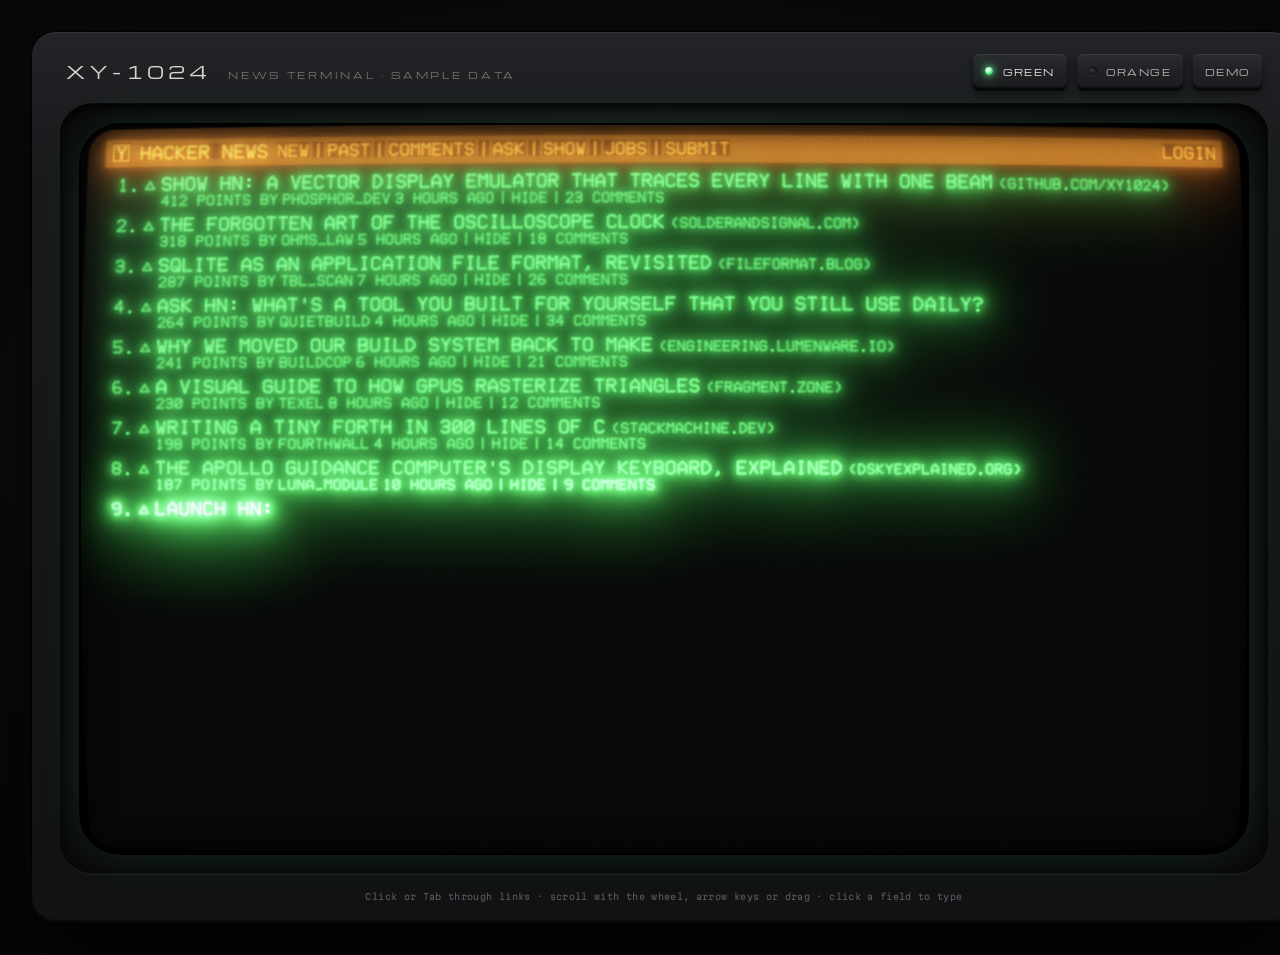
==== hn.html @ 61c3f59a "hn sample" ====
<!doctype html>
<html lang="en" data-phosphor="green">
  <head>
    <meta charset="utf-8" />
    <meta name="viewport" content="width=device-width, initial-scale=1" />
    <title>XY-1024 · News terminal</title>
    <link rel="preconnect" href="https://fonts.googleapis.com" />
    <link rel="preconnect" href="https://fonts.gstatic.com" crossorigin />
    <link
      href="https://fonts.googleapis.com/css2?family=Martian+Mono:wght@400;500&family=Michroma&display=swap"
      rel="stylesheet"
    />
    <link
      rel="icon"
      href="data:image/svg+xml,%3Csvg xmlns='http://www.w3.org/2000/svg' viewBox='0 0 32 32'%3E%3Crect width='32' height='32' rx='7' fill='%230b0c0b'/%3E%3Crect x='7' y='7' width='18' height='18' fill='none' stroke='%23ff9a3c' stroke-width='2'/%3E%3Cpath d='M11 11l5 6 5-6M16 17v5' fill='none' stroke='%23ff9a3c' stroke-width='2' stroke-linecap='round' stroke-linejoin='round'/%3E%3C/svg%3E"
    />
    <link rel="stylesheet" href="demo/style.css" />
    <link rel="stylesheet" href="examples/hn/hn.css" />
    <script type="module" src="examples/hn/main.js"></script>
  </head>
  <body>
    <main class="unit unit--news">
      <section class="face">
        <header class="brow">
          <div class="brand">
            <span class="brand__model">XY-1024</span>
            <span class="brand__kind">News terminal · sample data</span>
          </div>
          <nav class="brow__keys" aria-label="Display">
            <button class="key" data-set-phosphor="green" aria-pressed="true">
              <span class="lamp lamp--green" aria-hidden="true"></span>Green
            </button>
            <button class="key" data-set-phosphor="orange" aria-pressed="false">
              <span class="lamp lamp--orange" aria-hidden="true"></span>Orange
            </button>
            <a class="key" href="./">Demo</a>
          </nav>
        </header>

        <div class="bezel">
          <div class="tube tube--wide">
            <canvas id="screen" aria-label="Hacker News, drawn on a vector display"></canvas>
            <p class="tube__fallback" hidden>This display needs WebGL2.</p>
          </div>
        </div>

        <p class="hint">Click or Tab through links · scroll with the wheel, arrow keys or drag · click a field to type</p>
      </section>
    </main>
  </body>
</html>
---- demo/style.css ----
:root {
  --room: #050605;
  --housing-hi: #222326;
  --housing: #18191b;
  --housing-lo: #101112;
  --well: #0a0a0b;
  --ink: #b9bab2;
  --ink-dim: #73756f;
  --ink-faint: #34363a;
  --green: #62ff94;
  --orange: #ff9a3c;
  --phos: var(--green);
  --display: 'Michroma', 'Eurostile', 'Microgramma', 'Bank Gothic', sans-serif;
  --mono: 'Martian Mono', ui-monospace, 'SFMono-Regular', monospace;
  --controls-w: 17.5rem;
  --tube-w: min(calc(100vw - var(--controls-w) - 12.5rem), calc((100svh - 17.5rem) * 4 / 3), 70rem);
  color-scheme: dark;
}
:root[data-phosphor='orange'] {
  --phos: var(--orange);
}

*,
*::before,
*::after {
  box-sizing: border-box;
}

html,
body {
  margin: 0;
  min-height: 100%;
}

body {
  display: grid;
  min-height: 100svh;
  padding: 2rem;
  place-items: center;
  background:
    radial-gradient(ellipse 70% 55% at 42% 46%, color-mix(in oklab, var(--phos) 5%, transparent), transparent 70%),
    radial-gradient(ellipse 120% 90% at 50% 40%, #0d0e0d 0%, var(--room) 70%);
  color: var(--ink);
  font-family: var(--display);
  transition: background 600ms ease;
}

button {
  font: inherit;
  color: inherit;
}

/* -- housing ---------------------------------------------------------------- */

.unit {
  position: relative;
  display: grid;
  grid-template-columns: auto var(--controls-w);
  border-radius: 1.5rem;
  background: linear-gradient(180deg, var(--housing-hi), var(--housing) 14%, var(--housing-lo));
  box-shadow:
    inset 0 1px 0 rgb(255 255 255 / 0.07),
    inset 0 -3px 0 rgb(0 0 0 / 0.55),
    0 0 0 1px #000,
    0 60px 120px -40px rgb(0 0 0 / 0.95),
    0 30px 50px -30px rgb(0 0 0 / 0.8);
  isolation: isolate;
}

/* Powder-coat grain. */
.unit::before {
  content: '';
  position: absolute;
  inset: 0;
  z-index: -1;
  border-radius: inherit;
  background-image: url("data:image/svg+xml,%3Csvg xmlns='http://www.w3.org/2000/svg' width='160' height='160'%3E%3Cfilter id='n'%3E%3CfeTurbulence type='fractalNoise' baseFrequency='.9' numOctaves='2' stitchTiles='stitch'/%3E%3CfeColorMatrix values='0 0 0 0 1 0 0 0 0 1 0 0 0 0 1 0 0 0 .5 0'/%3E%3C/filter%3E%3Crect width='100%25' height='100%25' filter='url(%23n)'/%3E%3C/svg%3E");
  opacity: 0.06;
  mix-blend-mode: overlay;
  pointer-events: none;
}

.face {
  display: flex;
  flex-direction: column;
  gap: 1rem;
  padding: 1.4rem 1.75rem 1.2rem;
}

.brow,
.sill {
  display: flex;
  align-items: center;
  justify-content: space-between;
  padding-inline: 0.4rem;
}

.brand {
  display: flex;
  align-items: baseline;
  gap: 1.1rem;
}
.brand__model {
  font-size: 1.15rem;
  letter-spacing: 0.22em;
  color: #d6d7cf;
}
.brand__kind,
.brow__power {
  font-size: 0.56rem;
  letter-spacing: 0.3em;
  text-transform: uppercase;
  color: var(--ink-dim);
}
.brow__power {
  display: flex;
  align-items: center;
  gap: 0.6rem;
}
.brow__right {
  display: flex;
  align-items: center;
  gap: 2rem;
}
.brow__link {
  font-size: 0.56rem;
  letter-spacing: 0.3em;
  text-transform: uppercase;
  text-decoration: none;
  color: var(--ink-dim);
  transition: color 200ms ease;
}
.brow__link:hover,
.brow__link:focus-visible {
  color: var(--phos);
}

/* Soft keys under the screen, scope-style. */
.softkeys {
  display: flex;
  flex-wrap: wrap;
  gap: 0.6rem;
  padding: 0.2rem 1.25rem 0.3rem;
  /* Size to the tube, never the other way round. */
  container-type: inline-size;
}
.softkeys .key {
  flex: 1 1 0;
}
.softkeys .key--icon {
  flex: 0 0 2.6rem;
}
@container (max-width: 760px) {
  .softkeys .key__num {
    display: none;
  }
  .softkeys .key {
    padding-inline: 0.65rem;
    letter-spacing: 0.12em;
  }
}

/* -- screen ----------------------------------------------------------------- */

.bezel {
  padding: 1.25rem;
  border-radius: 2.1rem / 1.9rem;
  background:
    radial-gradient(ellipse at 50% 0%, rgb(255 255 255 / 0.035), transparent 60%),
    var(--well);
  box-shadow:
    inset 0 3px 8px rgb(0 0 0 / 0.95),
    inset 0 -1px 0 rgb(255 255 255 / 0.05),
    0 1px 0 rgb(255 255 255 / 0.05),
    0 -1px 0 rgb(0 0 0 / 0.7);
}

.tube {
  position: relative;
  width: var(--tube-w);
  aspect-ratio: 4 / 3;
  overflow: hidden;
  border-radius: 4.5% / 6%;
  background: #000;
  box-shadow:
    0 0 0 1px #000,
    0 0 50px -12px color-mix(in oklab, var(--phos) 22%, transparent);
  transition: box-shadow 600ms ease;
}

.tube canvas {
  display: block;
  width: 100%;
  height: 100%;
}

/* Edge of the glass: falloff into the bezel plus a faint top-left sheen. */
.tube::after {
  content: '';
  position: absolute;
  inset: 0;
  border-radius: inherit;
  background: linear-gradient(155deg, rgb(255 255 255 / 0.035), transparent 32%);
  box-shadow:
    inset 0 0 0 1px rgb(0 0 0 / 0.9),
    inset 0 0 28px 6px rgb(0 0 0 / 0.75);
  pointer-events: none;
}

.tube__fallback {
  position: absolute;
  inset: 0;
  display: grid;
  place-items: center;
  margin: 0;
  font-family: var(--mono);
  font-size: 0.8rem;
  letter-spacing: 0.15em;
  text-transform: uppercase;
  color: var(--phos);
}
.tube__fallback[hidden] {
  display: none;
}

:root[data-running='sketch'] .tube canvas {
  cursor: none;
}
:root[data-running='terminal'] .tube canvas {
  cursor: text;
}

/* -- control column --------------------------------------------------------- */

.controls {
  display: flex;
  flex-direction: column;
  gap: 1.6rem;
  padding: 1.6rem 1.6rem 1.4rem;
  border-left: 1px solid #0b0b0c;
  box-shadow: inset 1px 0 0 rgb(255 255 255 / 0.04);
}

.group {
  display: grid;
  gap: 1rem;
}

.group__title {
  display: flex;
  align-items: center;
  gap: 0.7rem;
  margin: 0;
  font-size: 0.56rem;
  font-weight: 400;
  letter-spacing: 0.32em;
  text-transform: uppercase;
  color: var(--ink-dim);
}
.group__title::before,
.group__title::after {
  content: '';
  flex: 1;
  height: 1px;
  background: var(--ink-faint);
  box-shadow: 0 1px 0 rgb(0 0 0 / 0.6);
}
.group__title::before {
  flex: 0 0 0.8rem;
}

.hint {
  margin: -0.2rem 0 0;
  font-family: var(--mono);
  font-size: 0.55rem;
  line-height: 1.6;
  letter-spacing: 0.04em;
  color: #57595c;
  text-align: center;
}

/* -- keys ------------------------------------------------------------------- */

.key {
  display: flex;
  align-items: center;
  gap: 0.6rem;
  min-height: 2.45rem;
  padding: 0 0.75rem;
  border: 0;
  border-radius: 0.4rem;
  background: linear-gradient(180deg, #2a2b2f, #1f2023 60%, #1b1c1f);
  box-shadow:
    inset 0 1px 0 rgb(255 255 255 / 0.08),
    inset 0 -2px 0 rgb(0 0 0 / 0.35),
    0 3px 0 #08080a,
    0 5px 10px rgb(0 0 0 / 0.55);
  font-size: 0.58rem;
  letter-spacing: 0.16em;
  text-transform: uppercase;
  color: var(--ink);
  cursor: pointer;
  transition:
    translate 60ms ease,
    box-shadow 60ms ease,
    color 200ms ease;
}
.key:hover {
  color: #e2e3dc;
}
.key:active {
  translate: 0 2px;
  box-shadow:
    inset 0 1px 0 rgb(255 255 255 / 0.05),
    inset 0 -1px 0 rgb(0 0 0 / 0.35),
    0 1px 0 #08080a,
    0 2px 4px rgb(0 0 0 / 0.5);
}
.key:focus-visible,
.knob__dial:focus-visible {
  outline: 1px solid var(--phos);
  outline-offset: 3px;
}

.key__num {
  font-family: var(--mono);
  font-size: 0.6rem;
  letter-spacing: 0.05em;
  color: var(--ink-dim);
}

.key--icon {
  justify-content: center;
  padding: 0;
  font-family: var(--mono);
  font-size: 0.95rem;
  letter-spacing: 0;
}

.switch {
  display: grid;
  grid-template-columns: 1fr 1fr;
  gap: 0.65rem;
}

/* -- spec plate ------------------------------------------------------------- */

.plate {
  display: grid;
  gap: 0.45rem;
  margin: auto 0 0;
  padding: 0.9rem 1rem;
  border-radius: 0.35rem;
  background: linear-gradient(180deg, #1c1d20, #18191b);
  box-shadow:
    inset 0 0 0 1px #0c0c0d,
    inset 0 1px 0 rgb(255 255 255 / 0.05);
  font-family: var(--mono);
  font-size: 0.54rem;
  letter-spacing: 0.06em;
}
.plate div {
  display: flex;
  justify-content: space-between;
  gap: 1rem;
}
.plate dt {
  text-transform: uppercase;
  letter-spacing: 0.16em;
  color: #505255;
}
.plate dd {
  margin: 0;
  color: var(--ink-dim);
}

/* -- lamps ------------------------------------------------------------------ */

.lamp {
  --lit: var(--phos);
  flex: none;
  width: 0.5rem;
  height: 0.5rem;
  border-radius: 50%;
  background: radial-gradient(circle at 35% 30%, #3a3c3a, #151615 70%);
  box-shadow:
    inset 0 1px 1px rgb(0 0 0 / 0.8),
    0 1px 0 rgb(255 255 255 / 0.06);
  transition:
    background 160ms ease,
    box-shadow 160ms ease;
}
.lamp--green {
  --lit: var(--green);
}
.lamp--orange {
  --lit: var(--orange);
}
.lamp--blank {
  visibility: hidden;
}
.lamp--power,
[aria-pressed='true'] > .lamp {
  background: radial-gradient(circle at 40% 35%, #fff 0 12%, var(--lit) 45%, color-mix(in oklab, var(--lit) 60%, #000));
  box-shadow:
    0 0 6px 1px color-mix(in oklab, var(--lit) 70%, transparent),
    0 0 16px 2px color-mix(in oklab, var(--lit) 30%, transparent);
}
.lamp--power {
  --lit: #ff4a2a;
}
[aria-pressed='true'] {
  color: #e9eae2;
}

/* -- knobs ------------------------------------------------------------------ */

.knobs {
  display: grid;
  grid-template-columns: 1fr 1fr;
  gap: 1.4rem 0.8rem;
  padding-top: 0.5rem;
}

.knob {
  display: grid;
  justify-items: center;
  gap: 0.55rem;
}

.knob__dial {
  --turn: 0deg;
  position: relative;
  width: 3.9rem;
  aspect-ratio: 1;
  margin-bottom: 0.25rem;
  border-radius: 50%;
  cursor: ns-resize;
  touch-action: none;
  user-select: none;
}

/* Scale: 11 ticks over the 270 degree sweep. */
.knob__dial::before {
  content: '';
  position: absolute;
  inset: -0.62rem;
  border-radius: 50%;
  background: repeating-conic-gradient(from -136deg, var(--ink-dim) 0 2deg, transparent 2deg 27deg);
  mask:
    radial-gradient(circle closest-side, transparent 80%, #000 81% 96%, transparent 97%),
    conic-gradient(from -137deg, #000 0 274deg, transparent 0);
  mask-composite: intersect;
  opacity: 0.8;
}

.knob__cap {
  position: absolute;
  inset: 0;
  border-radius: 50%;
  rotate: var(--turn);
  background:
    radial-gradient(circle closest-side, #262729 0 70%, #111213 71% 74%, transparent 75%),
    repeating-conic-gradient(#121314 0 3deg, #2b2c2f 3deg 6deg);
  box-shadow:
    0 8px 14px rgb(0 0 0 / 0.65),
    0 2px 3px rgb(0 0 0 / 0.7),
    0 0 0 1px #050505;
}
/* Pointer line. */
.knob__cap::before {
  content: '';
  position: absolute;
  left: 50%;
  top: 14%;
  width: 2px;
  height: 28%;
  translate: -50% 0;
  border-radius: 1px;
  background: #d9dad2;
  box-shadow: 0 0 1px rgb(0 0 0 / 0.8);
}
/* Fixed top light that doesn't rotate with the cap. */
.knob__dial::after {
  content: '';
  position: absolute;
  inset: 0;
  border-radius: 50%;
  background: radial-gradient(circle at 38% 28%, rgb(255 255 255 / 0.11), transparent 45%);
  pointer-events: none;
}

.knob__label {
  font-size: 0.52rem;
  letter-spacing: 0.22em;
  text-transform: uppercase;
  color: var(--ink-dim);
}

.knob__value {
  min-width: 5.2rem;
  padding: 0.28rem 0.5rem;
  border-radius: 0.25rem;
  background: #060707;
  box-shadow:
    inset 0 1px 3px rgb(0 0 0 / 0.9),
    0 1px 0 rgb(255 255 255 / 0.05);
  font-family: var(--mono);
  font-size: 0.62rem;
  text-align: center;
  color: var(--phos);
  text-shadow: 0 0 6px color-mix(in oklab, var(--phos) 55%, transparent);
  transition: color 300ms ease;
}
.knob.is-turning .knob__value {
  text-shadow: 0 0 9px var(--phos);
}

.visually-hidden {
  position: fixed;
  left: 0;
  bottom: 0;
  width: 1px;
  height: 1px;
  padding: 0;
  border: 0;
  opacity: 0;
  font-size: 16px;
  pointer-events: none;
}

/* -- narrow screens --------------------------------------------------------- */

@media (max-width: 900px) {
  body {
    padding: 0.75rem;
  }
  .unit {
    grid-template-columns: minmax(0, 1fr);
    width: min(100%, 48rem);
  }
  .tube {
    width: 100%;
  }
  .knobs {
    gap: 1.2rem 0.4rem;
  }
  .knob__dial {
    width: 3.2rem;
  }
  .knob__label {
    font-size: 0.48rem;
    letter-spacing: 0.12em;
    text-align: center;
  }
  .knob__value {
    min-width: 0;
    width: 100%;
    max-width: 5.2rem;
    padding-inline: 0.2rem;
    font-size: 0.56rem;
  }
  .face {
    padding: 1rem 1rem 0.8rem;
  }
  .bezel {
    padding: 0.75rem;
  }
  .controls {
    border-left: 0;
    border-top: 1px solid #0b0b0c;
    box-shadow: inset 0 1px 0 rgb(255 255 255 / 0.04);
  }
  .knobs {
    grid-template-columns: repeat(4, 1fr);
  }
  .softkeys {
    padding-inline: 0;
  }
  .plate {
    display: none;
  }
  .brand__kind {
    display: none;
  }
}

@media (max-height: 820px) and (min-width: 901px) {
  :root {
    --tube-w: min(calc(100vw - var(--controls-w) - 10rem), calc((100svh - 13rem) * 4 / 3), 70rem);
  }
  body {
    padding: 1rem;
  }
  .face {
    gap: 0.7rem;
    padding: 0.9rem 1.2rem 0.9rem;
  }
  .bezel {
    padding: 0.9rem;
  }
  .controls {
    gap: 1.1rem;
    padding: 1.1rem 1.4rem 1rem;
  }
}

@media (prefers-reduced-motion: reduce) {
  * {
    transition: none !important;
  }
}
---- examples/hn/hn.css ----
/* The news terminal reuses the demo housing with a wide 16:10 tube and no knob column. */

.unit--news {
  grid-template-columns: auto;
}

.tube--wide {
  aspect-ratio: 16 / 10;
  width: min(calc(100vw - 7rem), calc((100svh - 10.5rem) * 16 / 10), 120rem);
  border-radius: 3.5% / 5.6%;
}

.tube--wide canvas:focus {
  outline: none;
}

.brow__keys {
  display: flex;
  gap: 0.6rem;
}
.brow__keys .key {
  min-height: 2.1rem;
  text-decoration: none;
}

.unit--news .hint {
  margin: 0;
}

@media (max-height: 820px) and (min-width: 901px) {
  .tube--wide {
    width: min(calc(100vw - 6rem), calc((100svh - 8.5rem) * 16 / 10), 120rem);
  }
}

@media (max-width: 900px) {
  .tube--wide {
    width: 100%;
  }
  .brow__keys .key {
    padding-inline: 0.55rem;
  }
}
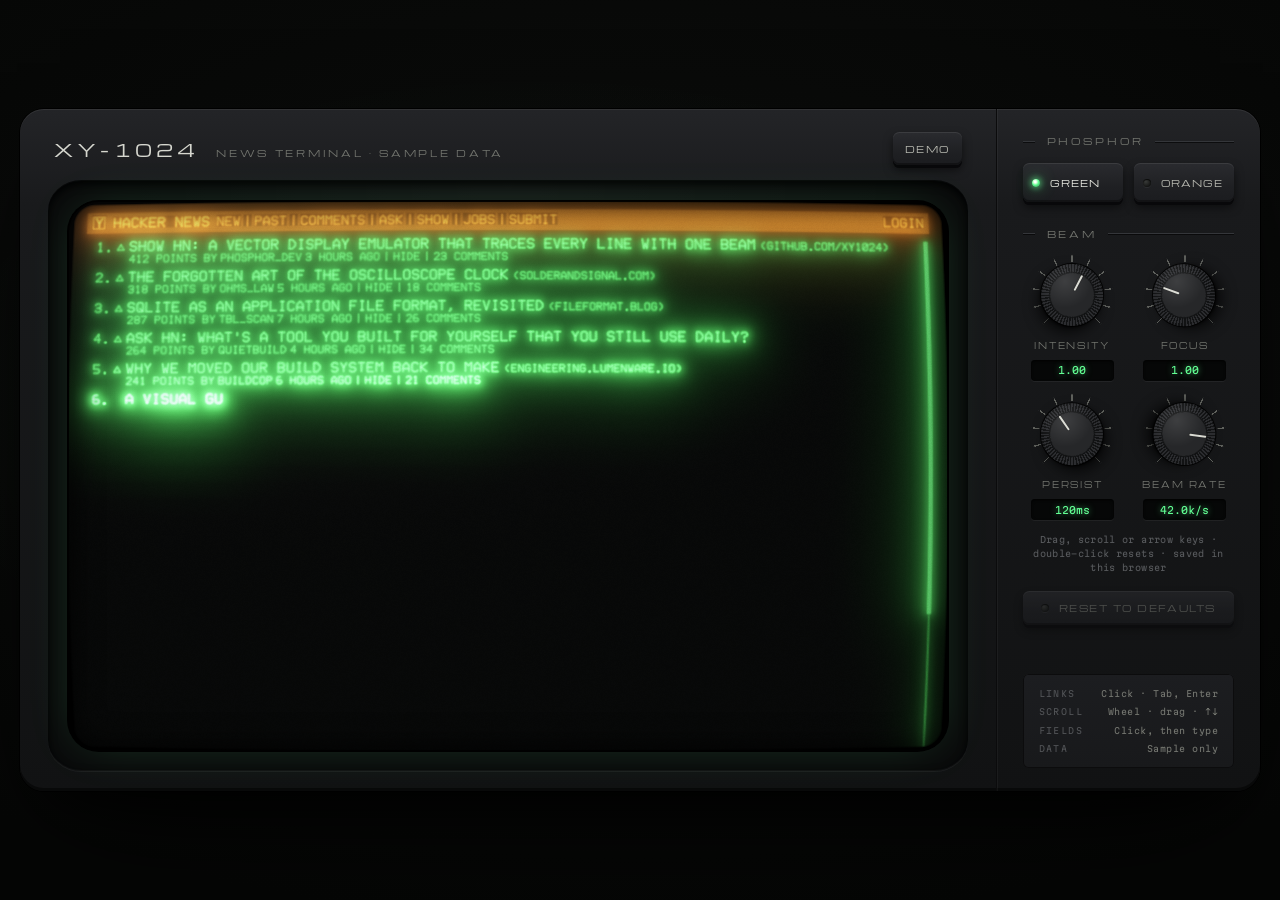
==== commit 6bab69b8: "fix draw direction and save settings" ====
--- a/hn.html
+++ b/hn.html
@@ -18,7 +18,7 @@
     <link rel="stylesheet" href="examples/hn/hn.css" />
     <script type="module" src="examples/hn/main.js"></script>
   </head>
-  <body>
+  <body class="news">
     <main class="unit unit--news">
       <section class="face">
         <header class="brow">
@@ -26,15 +26,7 @@
             <span class="brand__model">XY-1024</span>
             <span class="brand__kind">News terminal · sample data</span>
           </div>
-          <nav class="brow__keys" aria-label="Display">
-            <button class="key" data-set-phosphor="green" aria-pressed="true">
-              <span class="lamp lamp--green" aria-hidden="true"></span>Green
-            </button>
-            <button class="key" data-set-phosphor="orange" aria-pressed="false">
-              <span class="lamp lamp--orange" aria-hidden="true"></span>Orange
-            </button>
-            <a class="key" href="./">Demo</a>
-          </nav>
+          <a class="key brow__demo" href="./">Demo</a>
         </header>
 
         <div class="bezel">
@@ -43,9 +35,58 @@
             <p class="tube__fallback" hidden>This display needs WebGL2.</p>
           </div>
         </div>
+      </section>
 
-        <p class="hint">Click or Tab through links · scroll with the wheel, arrow keys or drag · click a field to type</p>
-      </section>
+      <aside class="controls" aria-label="Display controls">
+        <section class="group">
+          <h2 class="group__title">Phosphor</h2>
+          <div class="switch">
+            <button class="key" data-set-phosphor="green" aria-pressed="true">
+              <span class="lamp lamp--green" aria-hidden="true"></span>Green
+            </button>
+            <button class="key" data-set-phosphor="orange" aria-pressed="false">
+              <span class="lamp lamp--orange" aria-hidden="true"></span>Orange
+            </button>
+          </div>
+        </section>
+
+        <section class="group">
+          <h2 class="group__title">Beam</h2>
+          <div class="knobs">
+            <div class="knob" data-knob="intensity">
+              <div class="knob__dial" aria-label="Intensity"><div class="knob__cap"></div></div>
+              <span class="knob__label">Intensity</span>
+              <output class="knob__value"></output>
+            </div>
+            <div class="knob" data-knob="focus">
+              <div class="knob__dial" aria-label="Focus"><div class="knob__cap"></div></div>
+              <span class="knob__label">Focus</span>
+              <output class="knob__value"></output>
+            </div>
+            <div class="knob" data-knob="persistence">
+              <div class="knob__dial" aria-label="Persistence"><div class="knob__cap"></div></div>
+              <span class="knob__label">Persist</span>
+              <output class="knob__value"></output>
+            </div>
+            <div class="knob" data-knob="beam">
+              <div class="knob__dial" aria-label="Beam speed"><div class="knob__cap"></div></div>
+              <span class="knob__label">Beam rate</span>
+              <output class="knob__value"></output>
+            </div>
+          </div>
+          <p class="hint">Drag, scroll or arrow keys · double-click resets · saved in this browser</p>
+          <button class="key key--reset" data-action="reset-display" title="Restore this page's default phosphor and beam settings" disabled>
+            <span class="lamp" aria-hidden="true"></span>Reset to defaults
+          </button>
+        </section>
+
+        <dl class="plate">
+          <div><dt>Links</dt><dd>Click · Tab, Enter</dd></div>
+          <div><dt>Scroll</dt><dd>Wheel · drag · ↑↓</dd></div>
+          <div><dt>Fields</dt><dd>Click, then type</dd></div>
+          <div><dt>Data</dt><dd>Sample only</dd></div>
+        </dl>
+      </aside>
     </main>
   </body>
 </html>
--- a/demo/style.css
+++ b/demo/style.css
@@ -122,18 +122,6 @@
   align-items: center;
   gap: 2rem;
 }
-.brow__link {
-  font-size: 0.56rem;
-  letter-spacing: 0.3em;
-  text-transform: uppercase;
-  text-decoration: none;
-  color: var(--ink-dim);
-  transition: color 200ms ease;
-}
-.brow__link:hover,
-.brow__link:focus-visible {
-  color: var(--phos);
-}
 
 /* Soft keys under the screen, scope-style. */
 .softkeys {
@@ -321,6 +309,64 @@
   outline: 1px solid var(--phos);
   outline-offset: 3px;
 }
+.key:disabled {
+  cursor: default;
+  color: var(--ink-dim);
+  opacity: 0.6;
+}
+
+/* A key that leads somewhere else: phosphor-lit, with a lamp that breathes. */
+.key--feature {
+  --lit: var(--phos);
+  min-height: 2.2rem;
+  padding-inline: 0.9rem;
+  text-decoration: none;
+  color: var(--phos);
+  text-shadow: 0 0 8px color-mix(in oklab, var(--phos) 55%, transparent);
+  box-shadow:
+    inset 0 1px 0 rgb(255 255 255 / 0.08),
+    inset 0 -2px 0 rgb(0 0 0 / 0.35),
+    0 3px 0 #08080a,
+    0 5px 10px rgb(0 0 0 / 0.55),
+    0 0 0 1px color-mix(in oklab, var(--phos) 40%, transparent),
+    0 0 22px -6px color-mix(in oklab, var(--phos) 55%, transparent);
+  transition:
+    translate 60ms ease,
+    box-shadow 200ms ease,
+    color 200ms ease;
+}
+.key--feature:hover {
+  color: color-mix(in oklab, var(--phos) 55%, #fff);
+  box-shadow:
+    inset 0 1px 0 rgb(255 255 255 / 0.08),
+    inset 0 -2px 0 rgb(0 0 0 / 0.35),
+    0 3px 0 #08080a,
+    0 5px 10px rgb(0 0 0 / 0.55),
+    0 0 0 1px color-mix(in oklab, var(--phos) 70%, transparent),
+    0 0 30px -4px color-mix(in oklab, var(--phos) 70%, transparent);
+}
+.key--feature > .lamp {
+  animation: lamp-breathe 2.6s ease-in-out infinite;
+}
+.key__arrow {
+  font-family: var(--mono);
+  letter-spacing: 0;
+  transition: translate 180ms ease;
+}
+.key--feature:hover .key__arrow {
+  translate: 3px 0;
+}
+@keyframes lamp-breathe {
+  50% {
+    filter: brightness(0.55);
+    box-shadow: 0 0 3px color-mix(in oklab, var(--lit) 50%, transparent);
+  }
+}
+
+.key--reset {
+  justify-content: center;
+  min-height: 2.1rem;
+}
 
 .key__num {
   font-family: var(--mono);
@@ -400,6 +446,8 @@
   visibility: hidden;
 }
 .lamp--power,
+.key--feature > .lamp,
+.key--reset:not(:disabled) > .lamp,
 [aria-pressed='true'] > .lamp {
   background: radial-gradient(circle at 40% 35%, #fff 0 12%, var(--lit) 45%, color-mix(in oklab, var(--lit) 60%, #000));
   box-shadow:
@@ -608,5 +656,6 @@
 @media (prefers-reduced-motion: reduce) {
   * {
     transition: none !important;
-  }
-}
+    animation: none !important;
+  }
+}
--- a/examples/hn/hn.css
+++ b/examples/hn/hn.css
@@ -1,12 +1,17 @@
-/* The news terminal reuses the demo housing with a wide 16:10 tube and no knob column. */
+/* The news terminal reuses the demo housing: a wide 16:10 tube plus the control column. */
+
+.news {
+  padding: 1rem;
+}
 
 .unit--news {
-  grid-template-columns: auto;
+  /* A slightly slimmer column than the demo's, so the tube keeps as much width as it can. */
+  --controls-w: 16.5rem;
 }
 
 .tube--wide {
   aspect-ratio: 16 / 10;
-  width: min(calc(100vw - 7rem), calc((100svh - 10.5rem) * 16 / 10), 120rem);
+  width: min(calc(100vw - var(--controls-w) - 8.5rem), calc((100svh - 10.5rem) * 16 / 10), 110rem);
   border-radius: 3.5% / 5.6%;
 }
 
@@ -14,22 +19,19 @@
   outline: none;
 }
 
-.brow__keys {
-  display: flex;
-  gap: 0.6rem;
-}
-.brow__keys .key {
+.brow__demo {
   min-height: 2.1rem;
   text-decoration: none;
 }
 
-.unit--news .hint {
-  margin: 0;
+.unit--news .switch .key {
+  padding-inline: 0.6rem;
+  letter-spacing: 0.12em;
 }
 
 @media (max-height: 820px) and (min-width: 901px) {
   .tube--wide {
-    width: min(calc(100vw - 6rem), calc((100svh - 8.5rem) * 16 / 10), 120rem);
+    width: min(calc(100vw - var(--controls-w) - 6.5rem), calc((100svh - 8.5rem) * 16 / 10), 110rem);
   }
 }
 
@@ -37,7 +39,4 @@
   .tube--wide {
     width: 100%;
   }
-  .brow__keys .key {
-    padding-inline: 0.55rem;
-  }
 }
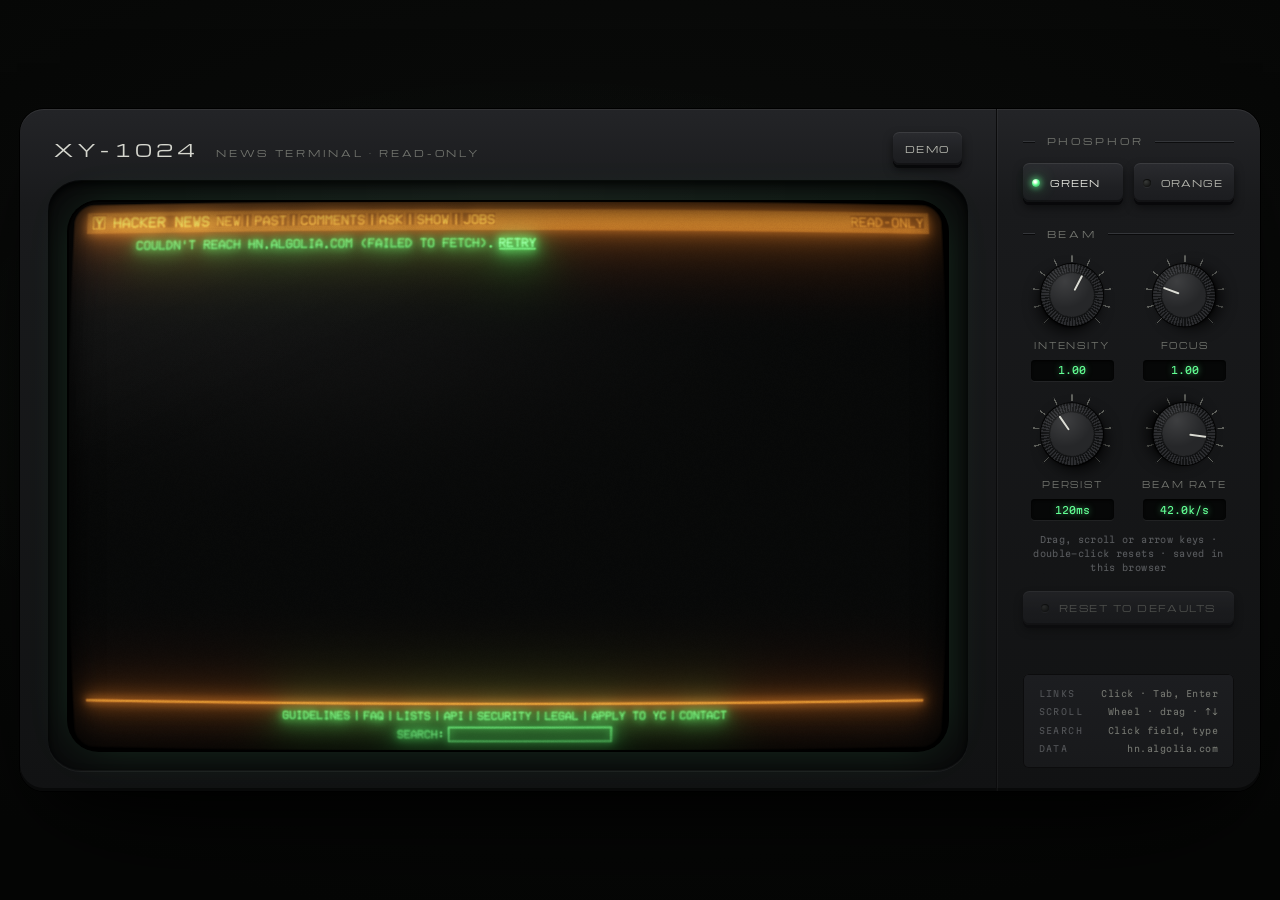
==== commit 124dc5d9: "added live data feed using algolia api" ====
--- a/hn.html
+++ b/hn.html
@@ -24,7 +24,7 @@
         <header class="brow">
           <div class="brand">
             <span class="brand__model">XY-1024</span>
-            <span class="brand__kind">News terminal · sample data</span>
+            <span class="brand__kind">News terminal · read-only</span>
           </div>
           <a class="key brow__demo" href="./">Demo</a>
         </header>
@@ -83,8 +83,8 @@
         <dl class="plate">
           <div><dt>Links</dt><dd>Click · Tab, Enter</dd></div>
           <div><dt>Scroll</dt><dd>Wheel · drag · ↑↓</dd></div>
-          <div><dt>Fields</dt><dd>Click, then type</dd></div>
-          <div><dt>Data</dt><dd>Sample only</dd></div>
+          <div><dt>Search</dt><dd>Click field, type</dd></div>
+          <div><dt>Data</dt><dd>hn.algolia.com</dd></div>
         </dl>
       </aside>
     </main>
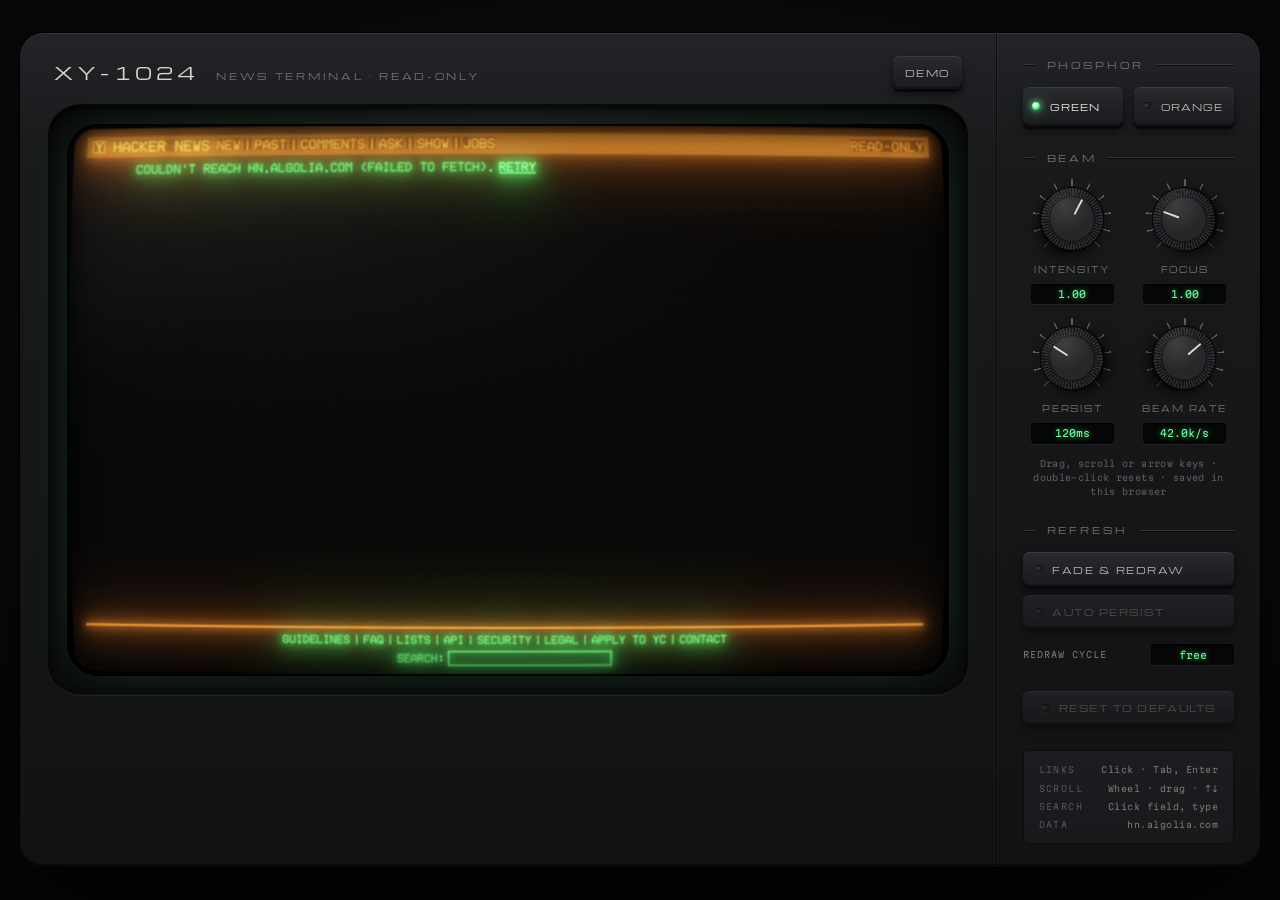
==== commit 359f7b01: "fade and redraw" ====
--- a/hn.html
+++ b/hn.html
@@ -75,10 +75,24 @@
             </div>
           </div>
           <p class="hint">Drag, scroll or arrow keys · double-click resets · saved in this browser</p>
-          <button class="key key--reset" data-action="reset-display" title="Restore this page's default phosphor and beam settings" disabled>
-            <span class="lamp" aria-hidden="true"></span>Reset to defaults
-          </button>
         </section>
+
+        <section class="group">
+          <h2 class="group__title">Refresh</h2>
+          <div class="toggles">
+            <button class="key key--toggle" data-toggle="redraw" aria-pressed="false" title="The beam has to keep redrawing everything itself; lines fade between passes">
+              <span class="lamp" aria-hidden="true"></span>Fade &amp; redraw
+            </button>
+            <button class="key key--toggle" data-toggle="autoPersist" aria-pressed="false" title="Keep persistence at least one redraw cycle long, so nothing fades out" disabled>
+              <span class="lamp lamp--alert" aria-hidden="true"></span>Auto persist
+            </button>
+          </div>
+          <p class="cycle"><span>Redraw cycle</span><output data-readout="cycle">free</output></p>
+        </section>
+
+        <button class="key key--reset" data-action="reset-display" title="Restore this page's default phosphor, beam and refresh settings" disabled>
+          <span class="lamp" aria-hidden="true"></span>Reset to defaults
+        </button>
 
         <dl class="plate">
           <div><dt>Links</dt><dd>Click · Tab, Enter</dd></div>
--- a/demo/style.css
+++ b/demo/style.css
@@ -366,6 +366,52 @@
 .key--reset {
   justify-content: center;
   min-height: 2.1rem;
+  flex: none;
+}
+
+/* -- refresh toggles -------------------------------------------------------- */
+
+.toggles {
+  display: grid;
+  gap: 0.55rem;
+}
+.key--toggle {
+  min-height: 2.1rem;
+}
+.key:disabled > .lamp {
+  background: radial-gradient(circle at 35% 30%, #3a3c3a, #151615 70%);
+  box-shadow:
+    inset 0 1px 1px rgb(0 0 0 / 0.8),
+    0 1px 0 rgb(255 255 255 / 0.06);
+}
+.lamp.lamp--alert {
+  --lit: #ff4a2a;
+}
+.cycle {
+  display: flex;
+  align-items: center;
+  justify-content: space-between;
+  margin: 0;
+  font-family: var(--mono);
+  font-size: 0.55rem;
+  letter-spacing: 0.12em;
+  text-transform: uppercase;
+  color: var(--ink-dim);
+}
+.cycle output {
+  min-width: 5.2rem;
+  padding: 0.28rem 0.5rem;
+  border-radius: 0.25rem;
+  background: #060707;
+  box-shadow:
+    inset 0 1px 3px rgb(0 0 0 / 0.9),
+    0 1px 0 rgb(255 255 255 / 0.05);
+  font-size: 0.62rem;
+  letter-spacing: 0;
+  text-align: center;
+  text-transform: none;
+  color: var(--phos);
+  text-shadow: 0 0 6px color-mix(in oklab, var(--phos) 55%, transparent);
 }
 
 .key__num {
@@ -536,6 +582,35 @@
   border-radius: 50%;
   background: radial-gradient(circle at 38% 28%, rgb(255 255 255 / 0.11), transparent 45%);
   pointer-events: none;
+}
+
+/* Red marker on the scale: a value in effect other than the knob's own (auto persist). */
+.knob__marker {
+  position: absolute;
+  inset: -0.62rem;
+  rotate: var(--mark);
+  pointer-events: none;
+}
+.knob__marker::before {
+  content: '';
+  position: absolute;
+  left: 50%;
+  top: 0;
+  width: 3px;
+  height: 0.62rem;
+  translate: -50% 0;
+  border-radius: 1px;
+  background: #ff4a2a;
+  box-shadow:
+    0 0 4px #ff4a2a,
+    0 0 10px rgb(255 74 42 / 0.6);
+}
+.knob:not(.has-marker) .knob__marker {
+  display: none;
+}
+.knob.has-marker .knob__value {
+  color: #ff6a4a;
+  text-shadow: 0 0 6px rgb(255 74 42 / 0.6);
 }
 
 .knob__label {
@@ -653,6 +728,12 @@
   }
 }
 
+@media (max-height: 860px) {
+  .plate {
+    display: none;
+  }
+}
+
 @media (prefers-reduced-motion: reduce) {
   * {
     transition: none !important;
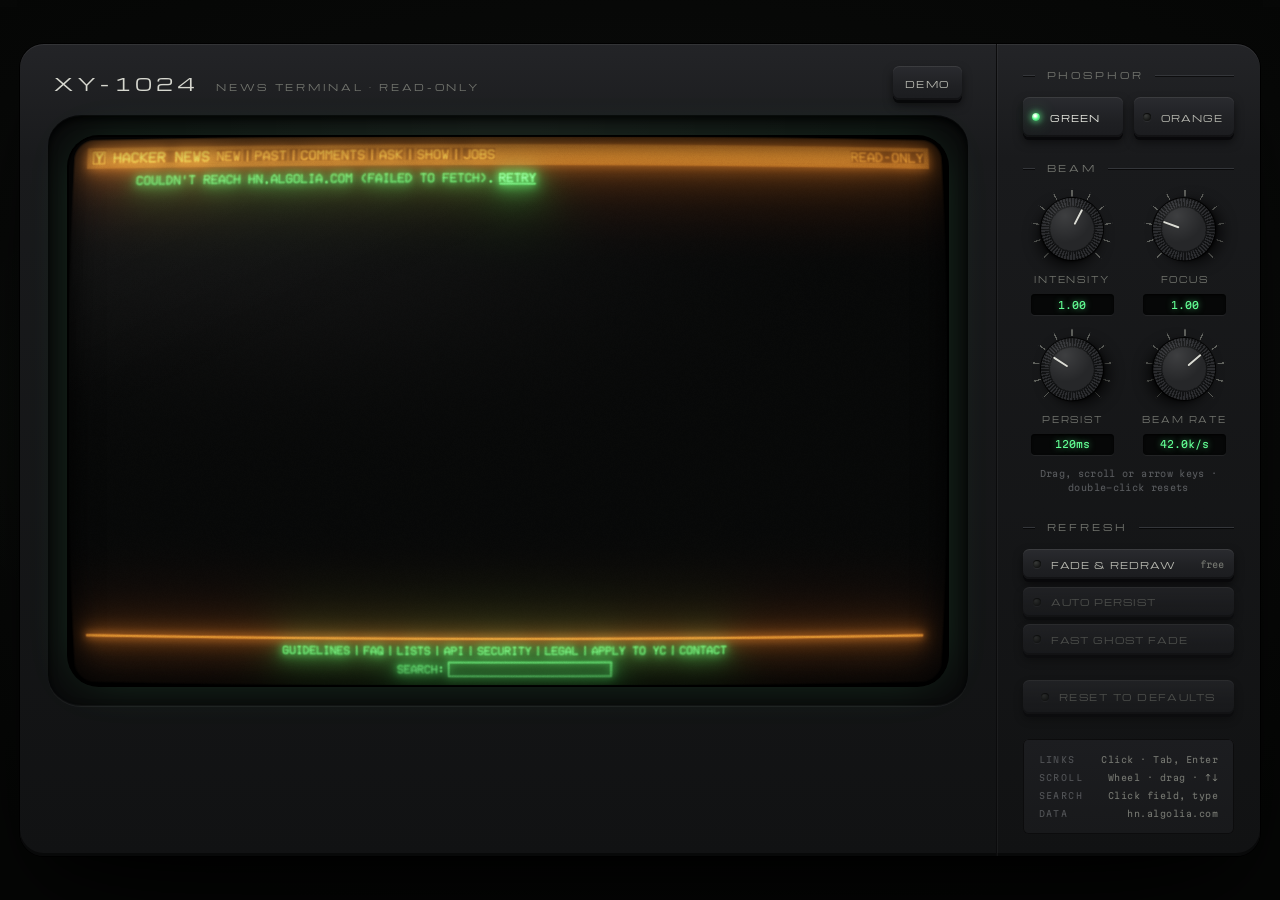
==== commit 578d8f38: "fast fade on stale draws" ====
--- a/hn.html
+++ b/hn.html
@@ -74,23 +74,25 @@
               <output class="knob__value"></output>
             </div>
           </div>
-          <p class="hint">Drag, scroll or arrow keys · double-click resets · saved in this browser</p>
+          <p class="hint">Drag, scroll or arrow keys · double-click resets</p>
         </section>
 
         <section class="group">
           <h2 class="group__title">Refresh</h2>
           <div class="toggles">
-            <button class="key key--toggle" data-toggle="redraw" aria-pressed="false" title="The beam has to keep redrawing everything itself; lines fade between passes">
-              <span class="lamp" aria-hidden="true"></span>Fade &amp; redraw
+            <button class="key key--toggle" data-toggle="redraw" aria-pressed="false" title="The beam has to keep redrawing everything itself; lines fade between passes. The readout is how long one redraw pass takes">
+              <span class="lamp" aria-hidden="true"></span>Fade &amp; redraw<output class="key__readout" data-readout="cycle" aria-label="Redraw cycle">free</output>
             </button>
             <button class="key key--toggle" data-toggle="autoPersist" aria-pressed="false" title="Keep persistence at least one redraw cycle long, so nothing fades out" disabled>
               <span class="lamp lamp--alert" aria-hidden="true"></span>Auto persist
             </button>
+            <button class="key key--toggle" data-toggle="ghostFade" aria-pressed="true" title="Let what won't be redrawn (old positions of scrolled lines, removed lines) fade in half a second while what's on screen keeps the full persistence. Matters when persistence is longer than that" disabled>
+              <span class="lamp lamp--alert" aria-hidden="true"></span>Fast ghost fade
+            </button>
           </div>
-          <p class="cycle"><span>Redraw cycle</span><output data-readout="cycle">free</output></p>
         </section>
 
-        <button class="key key--reset" data-action="reset-display" title="Restore this page's default phosphor, beam and refresh settings" disabled>
+        <button class="key key--reset" data-action="reset-display" title="Settings are saved in this browser. This restores the page's default phosphor, beam and refresh settings" disabled>
           <span class="lamp" aria-hidden="true"></span>Reset to defaults
         </button>
 
--- a/demo/style.css
+++ b/demo/style.css
@@ -373,10 +373,13 @@
 
 .toggles {
   display: grid;
-  gap: 0.55rem;
+  gap: 0.45rem;
 }
 .key--toggle {
-  min-height: 2.1rem;
+  min-height: 1.9rem;
+  padding-inline: 0.65rem;
+  letter-spacing: 0.1em;
+  white-space: nowrap;
 }
 .key:disabled > .lamp {
   background: radial-gradient(circle at 35% 30%, #3a3c3a, #151615 70%);
@@ -387,29 +390,16 @@
 .lamp.lamp--alert {
   --lit: #ff4a2a;
 }
-.cycle {
-  display: flex;
-  align-items: center;
-  justify-content: space-between;
-  margin: 0;
+/* Redraw-cycle readout tucked into the right end of the Fade & redraw key. */
+.key__readout {
+  margin-left: auto;
   font-family: var(--mono);
-  font-size: 0.55rem;
-  letter-spacing: 0.12em;
-  text-transform: uppercase;
+  font-size: 0.56rem;
+  letter-spacing: 0;
+  text-transform: none;
   color: var(--ink-dim);
 }
-.cycle output {
-  min-width: 5.2rem;
-  padding: 0.28rem 0.5rem;
-  border-radius: 0.25rem;
-  background: #060707;
-  box-shadow:
-    inset 0 1px 3px rgb(0 0 0 / 0.9),
-    0 1px 0 rgb(255 255 255 / 0.05);
-  font-size: 0.62rem;
-  letter-spacing: 0;
-  text-align: center;
-  text-transform: none;
+[aria-pressed='true'] > .key__readout {
   color: var(--phos);
   text-shadow: 0 0 6px color-mix(in oklab, var(--phos) 55%, transparent);
 }
